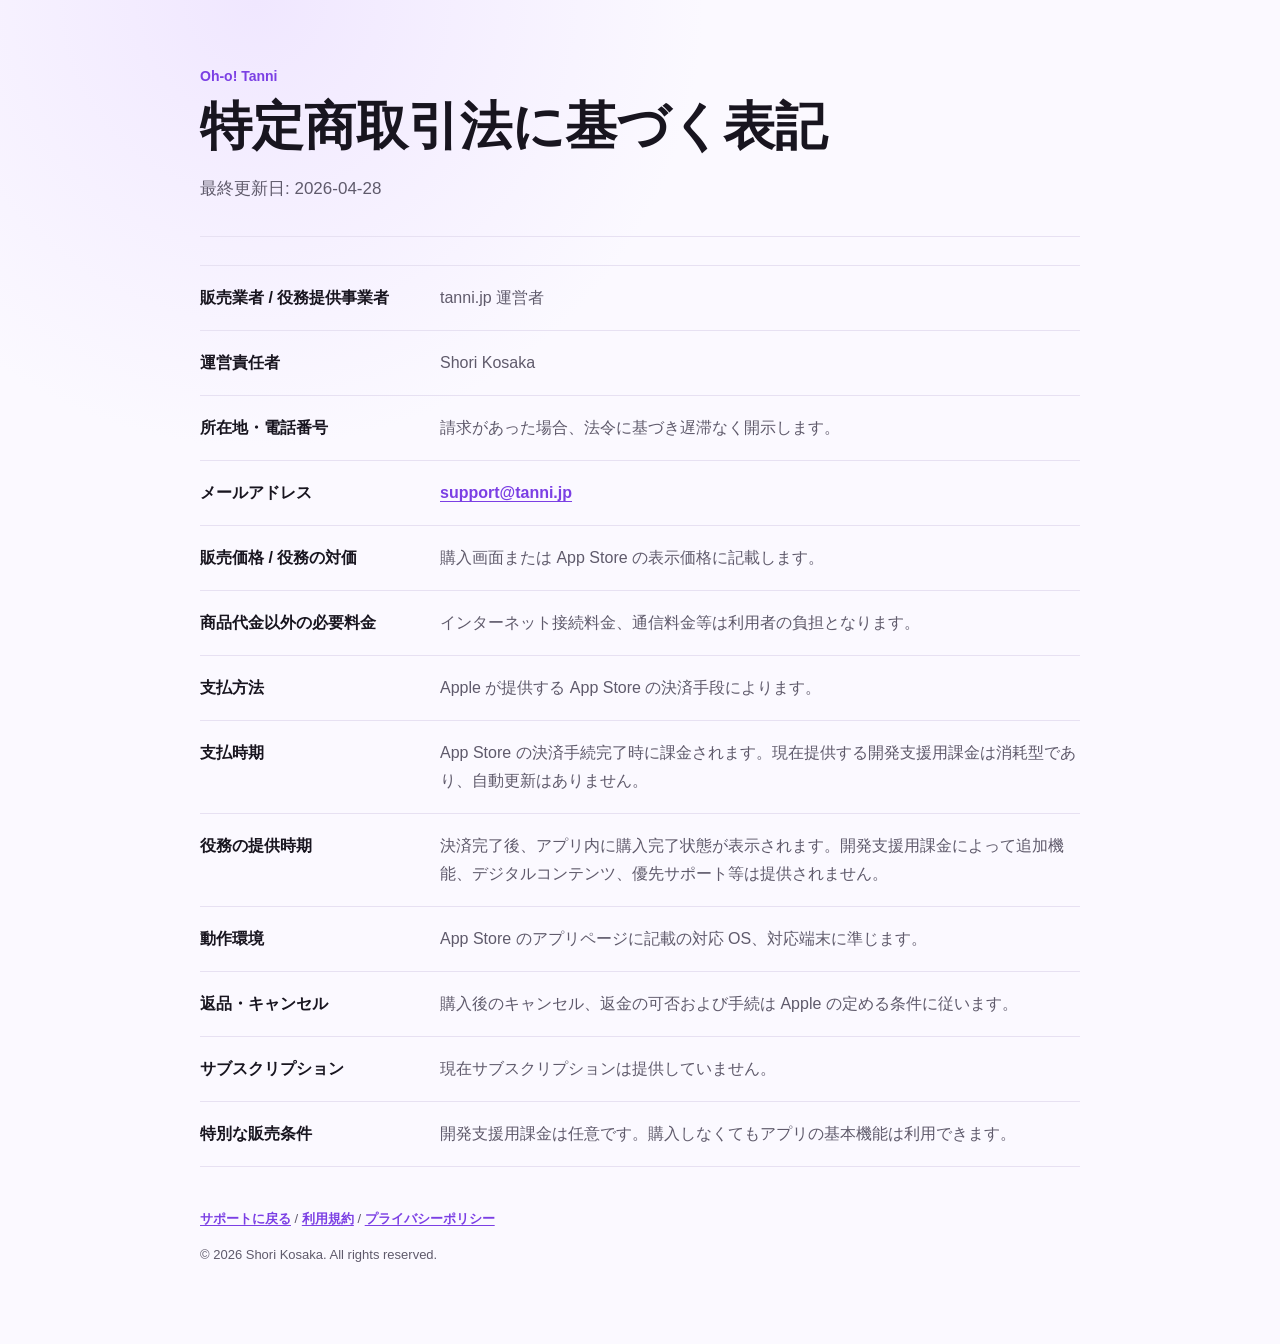
==== commercial/index.html @ d71b7134 "Add terms and commercial disclosure pages" ====
<!doctype html>
<html lang="ja">
<head>
  <meta charset="utf-8">
  <meta name="viewport" content="width=device-width, initial-scale=1">
  <title>Oh-o! Tanni 特定商取引法に基づく表記</title>
  <meta name="description" content="Oh-o! Tanni の特定商取引法に基づく表記です。">
  <style>
    :root {
      color-scheme: light;
      --ink: #18151f;
      --muted: #5f5a6b;
      --line: #e7e1f2;
      --brand: #7b3fe4;
      --bg: #fbf9ff;
      --panel: #ffffff;
    }

    * { box-sizing: border-box; }

    body {
      margin: 0;
      font-family: -apple-system, BlinkMacSystemFont, "Hiragino Sans", "Yu Gothic", "YuGothic", "Segoe UI", sans-serif;
      color: var(--ink);
      background: radial-gradient(circle at 20% 0%, #f0e7ff 0, transparent 28rem), var(--bg);
      line-height: 1.75;
    }

    main {
      width: min(880px, calc(100% - 32px));
      margin: 0 auto;
      padding: 64px 0;
    }

    header {
      padding-bottom: 32px;
      border-bottom: 1px solid var(--line);
    }

    .eyebrow {
      margin: 0 0 8px;
      color: var(--brand);
      font-size: 14px;
      font-weight: 700;
    }

    h1 {
      margin: 0;
      font-size: clamp(32px, 5vw, 52px);
      line-height: 1.15;
      letter-spacing: 0;
    }

    .lead {
      margin: 18px 0 0;
      max-width: 680px;
      color: var(--muted);
      font-size: 17px;
    }

    dl {
      margin: 28px 0 0;
      border-top: 1px solid var(--line);
    }

    .row {
      display: grid;
      grid-template-columns: minmax(180px, 0.35fr) 1fr;
      gap: 16px;
      padding: 18px 0;
      border-bottom: 1px solid var(--line);
    }

    dt {
      font-weight: 800;
    }

    dd {
      margin: 0;
      color: var(--muted);
    }

    a {
      color: var(--brand);
      font-weight: 700;
      text-decoration-thickness: 0.08em;
      text-underline-offset: 0.18em;
    }

    footer {
      padding-top: 28px;
      color: var(--muted);
      font-size: 13px;
    }

    @media (max-width: 640px) {
      .row { grid-template-columns: 1fr; gap: 6px; }
    }
  </style>
</head>
<body>
  <main>
    <header>
      <p class="eyebrow">Oh-o! Tanni</p>
      <h1>特定商取引法に基づく表記</h1>
      <p class="lead">最終更新日: 2026-04-28</p>
    </header>

    <dl>
      <div class="row">
        <dt>販売業者 / 役務提供事業者</dt>
        <dd>tanni.jp 運営者</dd>
      </div>
      <div class="row">
        <dt>運営責任者</dt>
        <dd>Shori Kosaka</dd>
      </div>
      <div class="row">
        <dt>所在地・電話番号</dt>
        <dd>請求があった場合、法令に基づき遅滞なく開示します。</dd>
      </div>
      <div class="row">
        <dt>メールアドレス</dt>
        <dd><a href="mailto:support@tanni.jp">support@tanni.jp</a></dd>
      </div>
      <div class="row">
        <dt>販売価格 / 役務の対価</dt>
        <dd>購入画面または App Store の表示価格に記載します。</dd>
      </div>
      <div class="row">
        <dt>商品代金以外の必要料金</dt>
        <dd>インターネット接続料金、通信料金等は利用者の負担となります。</dd>
      </div>
      <div class="row">
        <dt>支払方法</dt>
        <dd>Apple が提供する App Store の決済手段によります。</dd>
      </div>
      <div class="row">
        <dt>支払時期</dt>
        <dd>App Store の決済手続完了時に課金されます。現在提供する開発支援用課金は消耗型であり、自動更新はありません。</dd>
      </div>
      <div class="row">
        <dt>役務の提供時期</dt>
        <dd>決済完了後、アプリ内に購入完了状態が表示されます。開発支援用課金によって追加機能、デジタルコンテンツ、優先サポート等は提供されません。</dd>
      </div>
      <div class="row">
        <dt>動作環境</dt>
        <dd>App Store のアプリページに記載の対応 OS、対応端末に準じます。</dd>
      </div>
      <div class="row">
        <dt>返品・キャンセル</dt>
        <dd>購入後のキャンセル、返金の可否および手続は Apple の定める条件に従います。</dd>
      </div>
      <div class="row">
        <dt>サブスクリプション</dt>
        <dd>現在サブスクリプションは提供していません。</dd>
      </div>
      <div class="row">
        <dt>特別な販売条件</dt>
        <dd>開発支援用課金は任意です。購入しなくてもアプリの基本機能は利用できます。</dd>
      </div>
    </dl>

    <footer>
      <p><a href="/support/">サポートに戻る</a> / <a href="/terms/">利用規約</a> / <a href="/privacy/">プライバシーポリシー</a></p>
      <p>&copy; 2026 Shori Kosaka. All rights reserved.</p>
    </footer>
  </main>
</body>
</html>
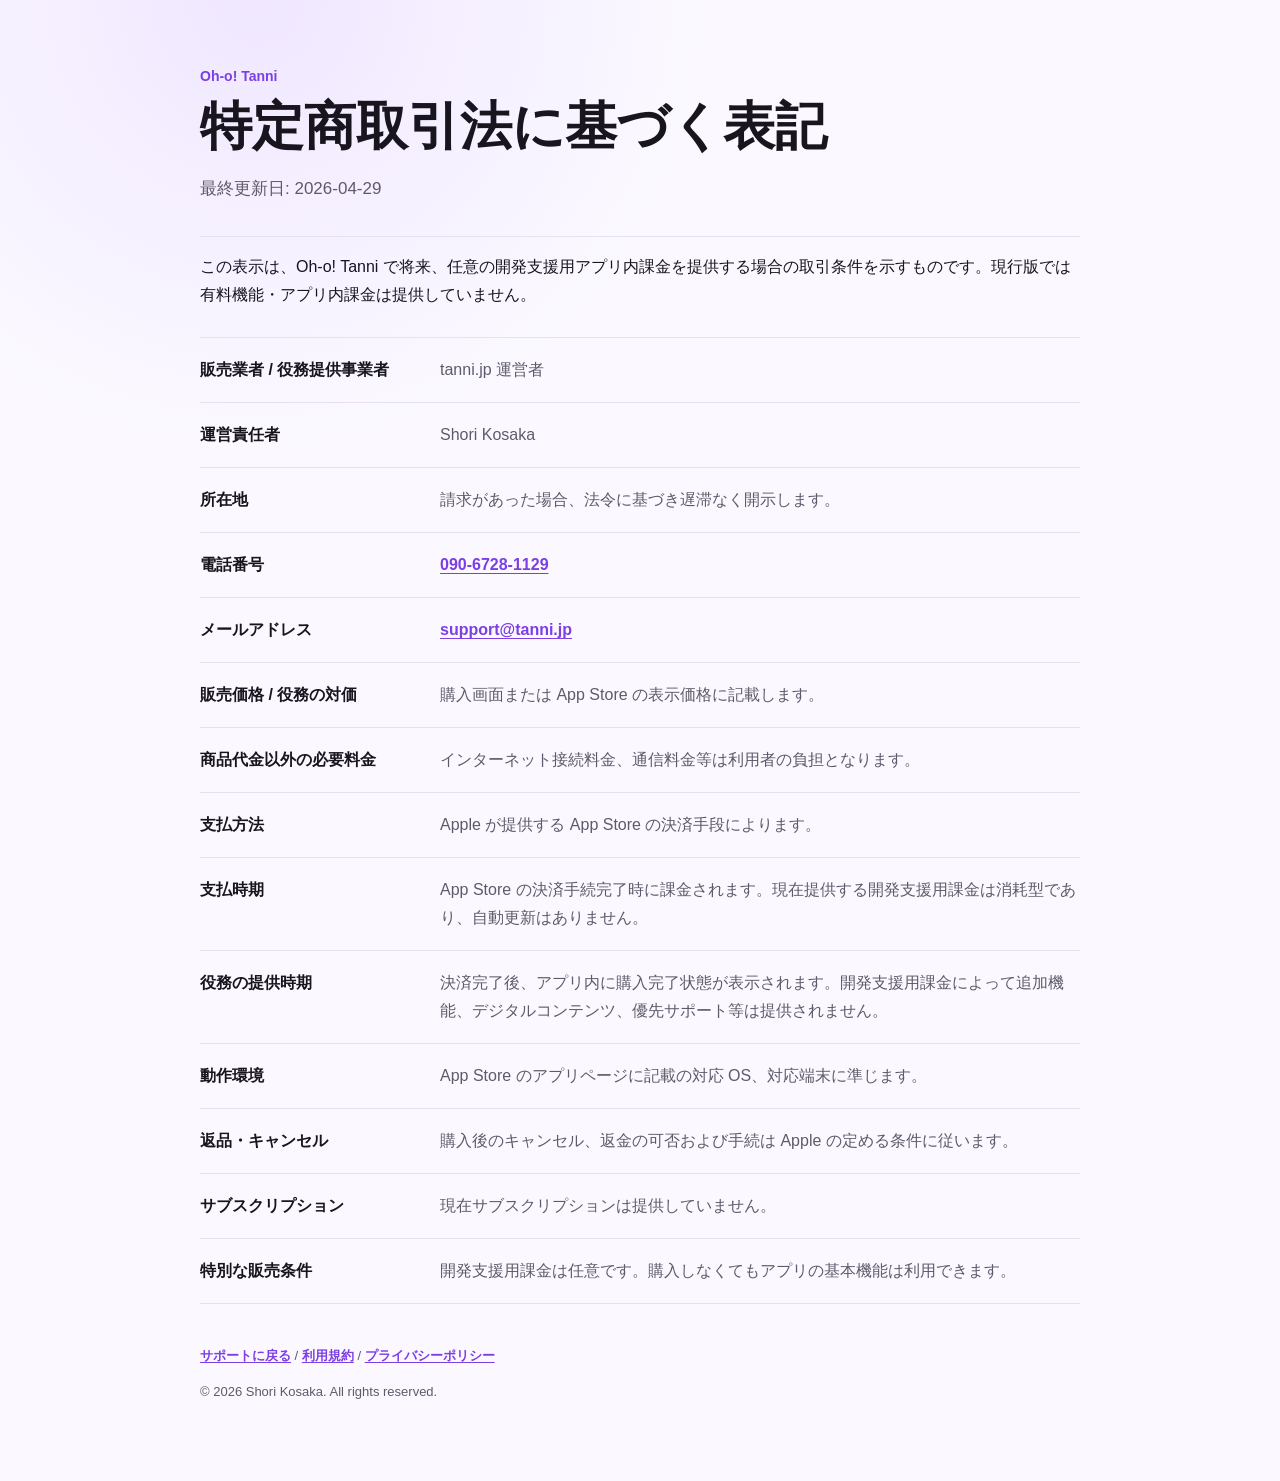
==== commit 9be0054d: "Add phone contact to support site" ====
--- a/commercial/index.html
+++ b/commercial/index.html
@@ -103,8 +103,10 @@
     <header>
       <p class="eyebrow">Oh-o! Tanni</p>
       <h1>特定商取引法に基づく表記</h1>
-      <p class="lead">最終更新日: 2026-04-28</p>
+      <p class="lead">最終更新日: 2026-04-29</p>
     </header>
+
+    <p>この表示は、Oh-o! Tanni で将来、任意の開発支援用アプリ内課金を提供する場合の取引条件を示すものです。現行版では有料機能・アプリ内課金は提供していません。</p>
 
     <dl>
       <div class="row">
@@ -116,8 +118,12 @@
         <dd>Shori Kosaka</dd>
       </div>
       <div class="row">
-        <dt>所在地・電話番号</dt>
+        <dt>所在地</dt>
         <dd>請求があった場合、法令に基づき遅滞なく開示します。</dd>
+      </div>
+      <div class="row">
+        <dt>電話番号</dt>
+        <dd><a href="tel:09067281129">090-6728-1129</a></dd>
       </div>
       <div class="row">
         <dt>メールアドレス</dt>
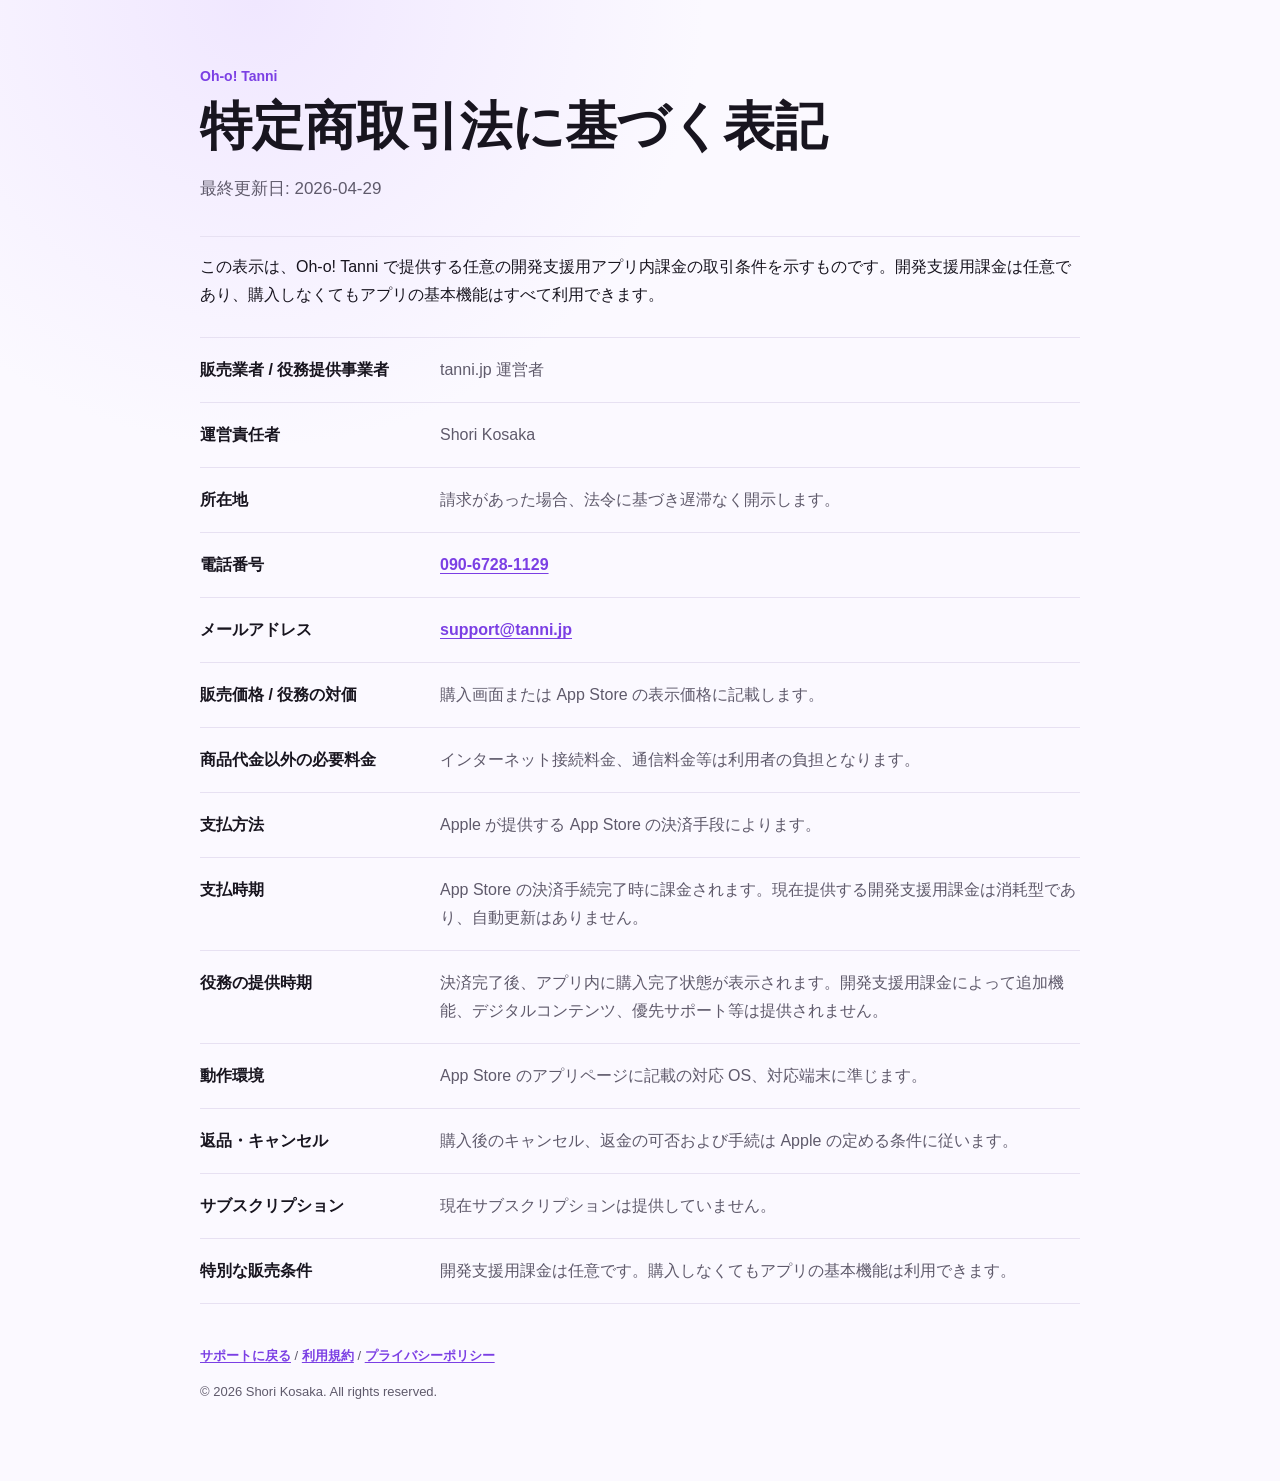
==== commit 39497d40: "Launch branded Tanni landing page" ====
--- a/commercial/index.html
+++ b/commercial/index.html
@@ -106,7 +106,7 @@
       <p class="lead">最終更新日: 2026-04-29</p>
     </header>
 
-    <p>この表示は、Oh-o! Tanni で将来、任意の開発支援用アプリ内課金を提供する場合の取引条件を示すものです。現行版では有料機能・アプリ内課金は提供していません。</p>
+    <p>この表示は、Oh-o! Tanni で提供する任意の開発支援用アプリ内課金の取引条件を示すものです。開発支援用課金は任意であり、購入しなくてもアプリの基本機能はすべて利用できます。</p>
 
     <dl>
       <div class="row">
